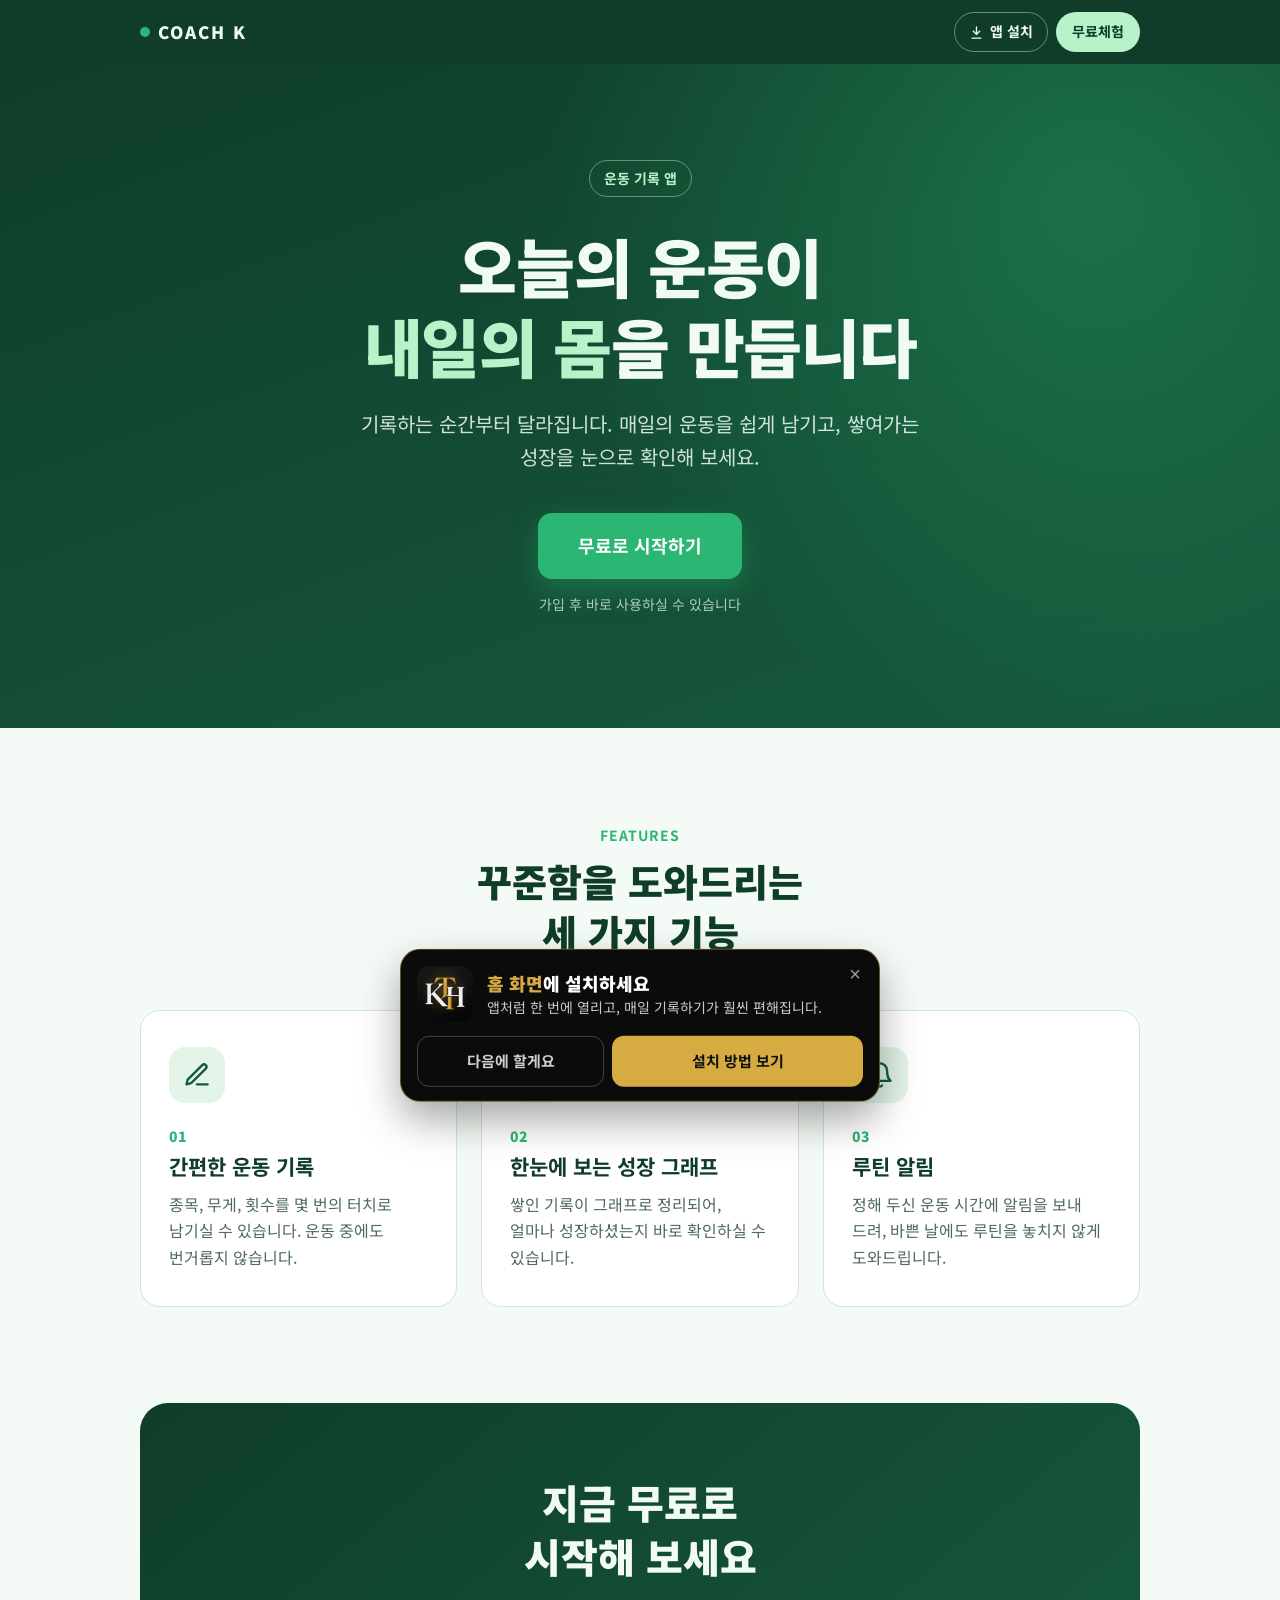
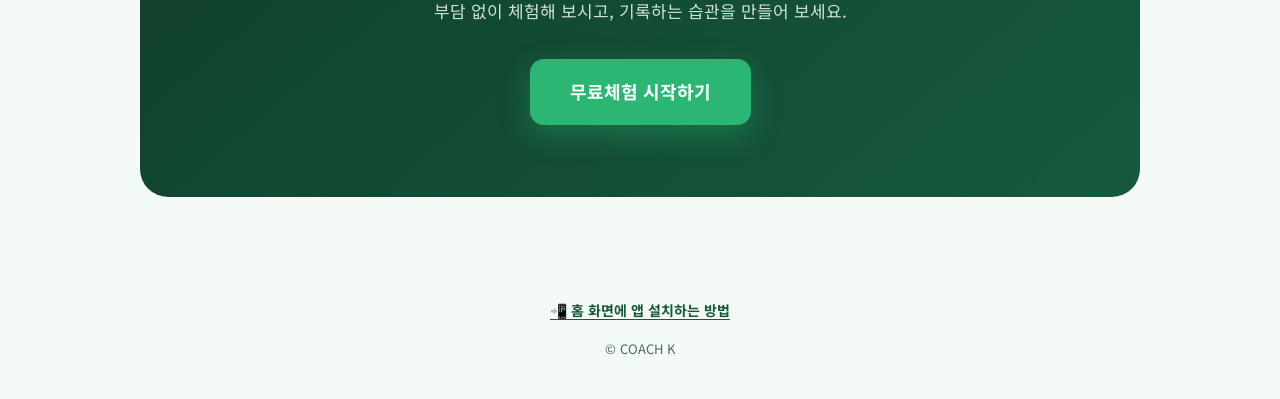
==== index.html @ 0999c831 "COACH K 운동 기록 앱 (홈 화면 설치) 첫 공개 Co-Authored-By: Claude Opus 5.5 <noreply@anthropic.com>" ====
<!DOCTYPE html>
<html lang="ko">
<head>
<meta charset="UTF-8">
<meta name="viewport" content="width=device-width, initial-scale=1.0, viewport-fit=cover">
<title>COACH K 운동 기록 앱</title>
<meta name="description" content="매일의 운동을 쉽게 남기고, 쌓여가는 성장을 눈으로 확인하는 COACH K 운동 기록 앱">

<!-- 홈 화면 앱 설정 (안드로이드·공통) -->
<link rel="manifest" href="manifest.webmanifest">
<meta name="theme-color" content="#0F3D2A">
<meta name="mobile-web-app-capable" content="yes">
<meta name="application-name" content="코치K 기록">
<!-- 홈 화면 앱 설정 (아이폰) -->
<meta name="apple-mobile-web-app-capable" content="yes">
<meta name="apple-mobile-web-app-title" content="코치K 기록">
<meta name="apple-mobile-web-app-status-bar-style" content="black-translucent">
<link rel="apple-touch-icon" href="icons/apple-touch-icon.png">
<link rel="icon" type="image/png" sizes="32x32" href="icons/favicon-32.png">

<link rel="preconnect" href="https://fonts.googleapis.com">
<link rel="preconnect" href="https://fonts.gstatic.com" crossorigin>
<link href="https://fonts.googleapis.com/css2?family=Noto+Sans+KR:wght@400;500;700;900&display=swap" rel="stylesheet">
<style>
  /* 초록 테마 색상 — 여기 값만 바꾸면 전체 색이 바뀝니다 */
  :root {
    --bg: #F4FAF5;          /* 기본 배경 (아주 연한 초록) */
    --surface: #FFFFFF;     /* 카드 배경 */
    --deep: #0F3D2A;        /* 진한 초록 (히어로·글자) */
    --deep-2: #165A3D;      /* 진한 초록 2 */
    --accent: #2BB673;      /* 대표 초록 (버튼) */
    --accent-hover: #229A60;
    --lime: #B8F2C9;        /* 밝은 초록 포인트 */
    --soft: #E3F4E8;        /* 아이콘 배경 */
    --line: #CFE6D6;        /* 테두리 */
    --text: #12291E;        /* 본문 글자 */
    --muted: #4E6B5C;       /* 보조 글자 */
    --on-deep: #F1FBF4;     /* 진한 초록 위 글자 */
    --gold: #D6AC42;        /* 설치 안내 강조 (브랜드 금색) */
  }

  * { box-sizing: border-box; margin: 0; padding: 0; }

  body {
    font-family: 'Noto Sans KR', -apple-system, BlinkMacSystemFont, sans-serif;
    background: var(--bg);
    color: var(--text);
    line-height: 1.65;
    word-break: keep-all;
    overflow-wrap: break-word;
    -webkit-font-smoothing: antialiased;
  }

  .wrap { max-width: 1040px; margin: 0 auto; padding: 0 20px; }

  /* 상단 바 */
  header { background: var(--deep); padding-top: env(safe-area-inset-top, 0px); }
  header .wrap {
    display: flex; align-items: center; justify-content: space-between; gap: 10px;
    height: 64px;
  }
  .brand {
    color: var(--on-deep); font-weight: 900; letter-spacing: 0.12em; font-size: 17px;
    display: flex; align-items: center; gap: 8px; white-space: nowrap;
  }
  .brand-dot { width: 10px; height: 10px; border-radius: 50%; background: var(--accent); }
  .nav { display: flex; align-items: center; gap: 8px; }
  .nav-cta {
    color: var(--deep); background: var(--lime); text-decoration: none;
    font-weight: 700; font-size: 14px; padding: 8px 16px; border-radius: 999px;
    white-space: nowrap;
  }
  .nav-install {
    font: inherit; font-weight: 700; font-size: 14px; cursor: pointer;
    color: var(--on-deep); background: transparent;
    border: 1px solid rgba(241,251,244,0.4); padding: 7px 14px; border-radius: 999px;
    white-space: nowrap; display: inline-flex; align-items: center; gap: 6px;
  }
  .nav-install svg { width: 15px; height: 15px; stroke: currentColor; fill: none; stroke-width: 2.2; stroke-linecap: round; stroke-linejoin: round; }

  /* ① 큰 제목 */
  .hero {
    background:
      radial-gradient(circle at 85% 20%, rgba(43,182,115,0.35), transparent 45%),
      linear-gradient(160deg, var(--deep) 0%, var(--deep-2) 100%);
    color: var(--on-deep);
    padding: 96px 0 112px;
    text-align: center;
  }
  .eyebrow {
    display: inline-block; font-size: 14px; font-weight: 700;
    color: var(--lime); border: 1px solid rgba(184,242,201,0.45);
    padding: 6px 14px; border-radius: 999px; margin-bottom: 28px;
  }
  .hero h1 {
    font-size: clamp(34px, 7vw, 64px);
    font-weight: 900; line-height: 1.25; letter-spacing: -0.02em;
    margin-bottom: 22px;
  }
  .hero h1 em { font-style: normal; color: var(--lime); }
  .hero p.sub {
    font-size: clamp(16px, 2.4vw, 20px);
    color: rgba(241,251,244,0.85);
    max-width: 560px; margin: 0 auto 40px;
  }

  .btn {
    display: inline-block; background: var(--accent); color: #FFFFFF;
    font-size: 18px; font-weight: 700; text-decoration: none;
    padding: 18px 40px; border-radius: 14px;
    box-shadow: 0 10px 28px rgba(43,182,115,0.35);
    transition: background .2s, transform .2s;
  }
  .btn:hover { background: var(--accent-hover); transform: translateY(-2px); }
  .btn-note { display: block; margin-top: 14px; font-size: 14px; color: rgba(241,251,244,0.7); }

  /* ② 기능 3개 */
  .features { padding: 96px 0; }
  .section-head { text-align: center; margin-bottom: 52px; }
  .section-head .label {
    color: var(--accent); font-weight: 700; font-size: 14px; letter-spacing: 0.08em;
  }
  .section-head h2 {
    font-size: clamp(26px, 4.5vw, 38px); font-weight: 900;
    color: var(--deep); margin-top: 8px; line-height: 1.35;
  }
  .grid {
    display: grid; grid-template-columns: repeat(3, 1fr); gap: 24px;
  }
  .card {
    background: var(--surface); border: 1px solid var(--line);
    border-radius: 20px; padding: 36px 28px;
  }
  .icon {
    width: 56px; height: 56px; border-radius: 16px; background: var(--soft);
    display: flex; align-items: center; justify-content: center; margin-bottom: 22px;
  }
  .icon svg { width: 28px; height: 28px; stroke: var(--deep-2); fill: none; stroke-width: 2; stroke-linecap: round; stroke-linejoin: round; }
  .card .num { color: var(--accent); font-weight: 900; font-size: 14px; }
  .card h3 { font-size: 21px; font-weight: 700; color: var(--deep); margin: 4px 0 10px; line-height: 1.4; }
  .card p { color: var(--muted); font-size: 16px; }

  /* ③ 무료체험 */
  .cta { padding: 0 0 96px; }
  .cta-box {
    background: linear-gradient(140deg, var(--deep) 0%, var(--deep-2) 100%);
    color: var(--on-deep); border-radius: 28px;
    text-align: center; padding: 72px 28px;
  }
  .cta-box h2 { font-size: clamp(26px, 4.5vw, 40px); font-weight: 900; line-height: 1.35; margin-bottom: 14px; }
  .cta-box p { color: rgba(241,251,244,0.85); font-size: 17px; margin-bottom: 34px; }

  footer { text-align: center; color: var(--muted); font-size: 13px; padding: 0 20px calc(40px + env(safe-area-inset-bottom, 0px)); }
  .foot-install {
    font: inherit; font-size: 14px; font-weight: 700; color: var(--deep-2);
    background: none; border: 0; text-decoration: underline; text-underline-offset: 3px;
    cursor: pointer; margin-bottom: 10px; padding: 6px;
  }

  /* 휴대폰 */
  @media (max-width: 760px) {
    .grid { grid-template-columns: 1fr; }
    .hero { padding: 72px 0 84px; }
    .features { padding: 72px 0; }
    .card { padding: 28px 24px; }
    .btn { width: 100%; max-width: 360px; padding: 18px 20px; }
  }
  @media (max-width: 345px) {
    .brand { font-size: 15px; letter-spacing: 0.08em; }
    .nav-install .txt { display: none; }
    .nav-install { padding: 7px 10px; }
  }

  /* 이미 홈 화면 앱으로 열었으면 설치 버튼 숨김 */
  html.is-app .nav-install, html.is-app .foot-install { display: none; }

  /* ───────── 처음 방문 시 뜨는 설치 안내 ───────── */
  .install-bar {
    position: fixed; left: 12px; right: 12px; z-index: 50;
    bottom: calc(12px + env(safe-area-inset-bottom, 0px));
    max-width: 480px; margin: 0 auto;
    background: #0B0B0B; color: #FFF; border: 1px solid rgba(214,172,66,0.45);
    border-radius: 20px; padding: 16px 16px 14px;
    box-shadow: 0 18px 40px rgba(0,0,0,0.35);
    transform: translateY(140%); transition: transform .45s cubic-bezier(.2,.9,.3,1);
  }
  .install-bar.show { transform: translateY(0); }
  .install-bar .row { display: flex; gap: 14px; align-items: center; }
  .install-bar img { width: 56px; height: 56px; border-radius: 13px; flex: none; }
  .install-bar h2 { font-size: 18px; font-weight: 900; line-height: 1.35; }
  .install-bar h2 em { font-style: normal; color: var(--gold); }
  .install-bar p { font-size: 14px; color: rgba(255,255,255,0.78); line-height: 1.5; margin-top: 2px; }
  .install-bar .actions { display: flex; gap: 8px; margin-top: 14px; }
  .ib-primary, .ib-later {
    font: inherit; font-weight: 700; font-size: 15px; cursor: pointer; border-radius: 12px;
    padding: 12px 10px; white-space: nowrap; text-align: center; text-decoration: none;
  }
  .ib-primary { flex: 1.4; background: var(--gold); color: #111; border: 0; }
  .ib-later { flex: 1; background: transparent; color: rgba(255,255,255,0.8); border: 1px solid rgba(255,255,255,0.22); }
  .ib-close {
    position: absolute; top: 8px; right: 8px; width: 32px; height: 32px; border: 0; border-radius: 50%;
    background: transparent; color: rgba(255,255,255,0.6); font-size: 20px; line-height: 1; cursor: pointer;
  }

  /* ───────── 설치 방법 안내 창 ───────── */
  .guide {
    position: fixed; inset: 0; z-index: 60; display: none;
    background: rgba(5,12,8,0.6); backdrop-filter: blur(3px); -webkit-backdrop-filter: blur(3px);
    align-items: flex-end; justify-content: center;
  }
  .guide.open { display: flex; }
  .sheet {
    background: #FFF; width: 100%; max-width: 560px; max-height: 92vh; max-height: 92dvh;
    border-radius: 24px 24px 0 0; display: flex; flex-direction: column;
    animation: up .35s cubic-bezier(.2,.9,.3,1);
  }
  @media (min-width: 640px) { .guide { align-items: center; } .sheet { border-radius: 24px; } }
  @keyframes up { from { transform: translateY(40px); opacity: 0; } to { transform: none; opacity: 1; } }

  .sheet-head { padding: 20px 20px 0; position: relative; }
  .sheet-head .app { display: flex; align-items: center; gap: 12px; padding-right: 40px; }
  .sheet-head .app img { width: 48px; height: 48px; border-radius: 12px; flex: none; }
  .sheet-head h2 { font-size: 20px; font-weight: 900; color: #111; line-height: 1.35; }
  .sheet-head .app p { font-size: 14px; color: #5B5B5B; }
  .sheet-x {
    position: absolute; top: 14px; right: 14px; width: 38px; height: 38px; border-radius: 50%;
    border: 0; background: #F1F1F1; font-size: 20px; cursor: pointer; color: #333;
  }
  .tabs { display: flex; gap: 6px; background: #F1F1F1; border-radius: 14px; padding: 5px; margin: 18px 0 4px; }
  .tab {
    flex: 1; font: inherit; font-size: 15px; font-weight: 700; color: #666; cursor: pointer;
    border: 0; background: transparent; border-radius: 10px; padding: 10px 6px; white-space: nowrap;
  }
  .tab[aria-selected="true"] { background: #0B0B0B; color: #FFF; }
  .tab[aria-selected="true"] .mine { color: var(--gold); }
  .tab .mine { font-size: 12px; margin-left: 4px; }

  .sheet-body { overflow-y: auto; padding: 8px 20px calc(20px + env(safe-area-inset-bottom, 0px)); -webkit-overflow-scrolling: touch; }
  .panel[hidden] { display: none; }
  .panel .browser { font-size: 13px; color: #6A6A6A; margin: 8px 0 12px; }
  .steps { list-style: none; display: grid; gap: 12px; }
  .step {
    display: flex; gap: 14px; align-items: center;
    border: 1px solid #ECECEC; border-radius: 18px; padding: 12px;
    background: #FAFAFA;
  }
  .step .txt { flex: 1; min-width: 0; }
  .step .no {
    display: inline-flex; align-items: center; justify-content: center;
    width: 26px; height: 26px; border-radius: 50%; background: #0B0B0B; color: var(--gold);
    font-size: 14px; font-weight: 900; margin-bottom: 6px;
  }
  .step h3 { font-size: 16px; font-weight: 700; color: #111; line-height: 1.45; }
  .step p { font-size: 14px; color: #5B5B5B; line-height: 1.5; margin-top: 4px; }
  .step b { color: #111; white-space: nowrap; }
  .kbd {
    display: inline-flex; align-items: center; justify-content: center; vertical-align: -3px;
    min-width: 22px; height: 22px; padding: 0 5px; border-radius: 6px;
    background: #FFF; border: 1px solid #D6D6D6; font-size: 13px; font-weight: 700; color: #0A63E8;
  }
  .kbd svg { width: 14px; height: 14px; stroke: currentColor; fill: none; stroke-width: 2.2; stroke-linecap: round; stroke-linejoin: round; }
  .note {
    margin-top: 14px; font-size: 13.5px; color: #5B5B5B; line-height: 1.55;
    background: #FFF8E6; border: 1px solid #F1DFAE; border-radius: 14px; padding: 12px 14px;
  }
  .note b { color: #111; }
  .done-btn {
    display: block; width: 100%; margin-top: 16px; font: inherit; font-size: 16px; font-weight: 700;
    background: #0B0B0B; color: #FFF; border: 0; border-radius: 14px; padding: 15px; cursor: pointer;
  }

  /* ── 그림: 작은 휴대폰 화면 ── */
  .phone {
    flex: none; width: 112px; height: 196px; border-radius: 20px; background: #1A1A1A; padding: 6px;
    box-shadow: 0 6px 14px rgba(0,0,0,0.12);
  }
  .scr {
    position: relative; width: 100%; height: 100%; border-radius: 15px; overflow: hidden;
    background: #FFF; font-size: 8.5px; color: #222; line-height: 1.3;
  }
  .scr .page { position: absolute; left: 0; right: 0; top: 0; bottom: 0; }
  .mock-hero { height: 58px; background: linear-gradient(160deg, #0F3D2A, #165A3D); }
  .mock-line { height: 6px; border-radius: 3px; background: #E2E8E4; margin: 7px 10px 0; }
  .mock-line.s { width: 55%; }
  .dim { position: absolute; inset: 0; background: rgba(0,0,0,0.38); }
  /* 강조 표시(금색 동그라미가 깜빡임) */
  .hit { position: relative; }
  .hit::after {
    content: ""; position: absolute; inset: -5px; border-radius: 10px;
    border: 2px solid var(--gold); box-shadow: 0 0 0 3px rgba(214,172,66,0.3);
    animation: pulse 1.6s ease-in-out infinite;
  }
  .hit.round::after { border-radius: 50%; }
  @keyframes pulse { 0%,100% { opacity: 1; transform: scale(1); } 50% { opacity: .45; transform: scale(1.08); } }
  @media (prefers-reduced-motion: reduce) { .hit::after { animation: none; } .install-bar { transition: none; } .sheet { animation: none; } }
  .finger {
    position: absolute; width: 22px; height: 22px; pointer-events: none;
    filter: drop-shadow(0 1px 1px rgba(0,0,0,0.3));
  }

  /* 아이폰 사파리 아래 도구 막대 */
  .ios-bar {
    position: absolute; left: 0; right: 0; bottom: 0; height: 40px; background: #F6F6F6; border-top: 1px solid #E3E3E3;
    display: flex; flex-direction: column; justify-content: center; gap: 3px; padding: 0 6px 3px;
  }
  .ios-url { height: 13px; border-radius: 5px; background: #E6E6E6; display: flex; align-items: center; justify-content: center; font-size: 6.5px; color: #555; }
  .ios-icons { display: flex; justify-content: space-between; align-items: center; padding: 0 4px; color: #0A63E8; }
  .ios-icons svg, .and-top svg, .sheet-row svg { width: 11px; height: 11px; stroke: currentColor; fill: none; stroke-width: 2.2; stroke-linecap: round; stroke-linejoin: round; display: block; }
  /* 공유 메뉴 */
  .ios-sheet {
    position: absolute; left: 4px; right: 4px; bottom: 4px; background: #F2F2F2; border-radius: 11px; padding: 6px;
  }
  .ios-sheet .approw { display: flex; align-items: center; gap: 5px; padding: 2px 2px 6px; border-bottom: 1px solid #E0E0E0; margin-bottom: 4px; }
  .ios-sheet .approw img { width: 16px; height: 16px; border-radius: 4px; }
  .sheet-row {
    display: flex; justify-content: space-between; align-items: center; background: #FFF;
    padding: 5px 6px; border-radius: 6px; margin-top: 3px; white-space: nowrap; font-size: 8px;
  }
  .sheet-row.hit { font-weight: 700; }
  /* 홈 화면에 추가 창 */
  .ios-add-top { display: flex; justify-content: space-between; align-items: center; padding: 8px 7px; border-bottom: 1px solid #EEE; font-size: 8px; white-space: nowrap; }
  .ios-add-top .blue { color: #0A63E8; }
  .ios-add-top .bold { font-weight: 700; }
  .ios-add-card { display: flex; gap: 6px; align-items: center; margin: 9px 7px; background: #F5F5F5; border-radius: 8px; padding: 6px; }
  .ios-add-card img { width: 24px; height: 24px; border-radius: 6px; }
  .ios-add-card .nm { font-weight: 700; font-size: 8.5px; white-space: nowrap; }
  .ios-add-card .u { font-size: 6.5px; color: #888; white-space: nowrap; }
  .ios-toggle { display: flex; justify-content: space-between; align-items: center; margin: 0 7px; background: #F5F5F5; border-radius: 8px; padding: 6px; font-size: 7.5px; white-space: nowrap; }
  .sw { width: 18px; height: 10px; border-radius: 6px; background: #34C759; position: relative; }
  .sw::after { content: ""; position: absolute; right: 1px; top: 1px; width: 8px; height: 8px; border-radius: 50%; background: #FFF; }
  /* 홈 화면 */
  .home { position: absolute; inset: 0; background: linear-gradient(170deg, #2A3B5A, #6A4C7C 60%, #C98A6B); padding: 18px 8px 0; }
  .apps { display: grid; grid-template-columns: repeat(4, 1fr); gap: 9px 4px; justify-items: center; }
  .app-ph { width: 19px; height: 19px; border-radius: 5px; background: rgba(255,255,255,0.35); }
  .app-ours { grid-column: span 2; display: flex; flex-direction: column; align-items: center; gap: 3px; margin-top: 4px; }
  .app-ours img { width: 36px; height: 36px; border-radius: 9px; box-shadow: 0 3px 8px rgba(0,0,0,0.35); }
  .app-ours span { font-size: 8px; color: #FFF; font-weight: 700; white-space: nowrap; text-shadow: 0 1px 2px rgba(0,0,0,0.5); }

  /* 안드로이드 크롬 위쪽 주소창 */
  .and-top {
    position: absolute; left: 0; right: 0; top: 0; height: 26px; background: #FFF; border-bottom: 1px solid #E8E8E8;
    display: flex; align-items: center; gap: 4px; padding: 0 5px; color: #444;
  }
  .and-url { flex: 1; height: 15px; border-radius: 8px; background: #EFEFEF; font-size: 6.5px; color: #555; display: flex; align-items: center; padding-left: 6px; white-space: nowrap; overflow: hidden; }
  .and-dots { width: 14px; height: 16px; display: flex; align-items: center; justify-content: center; font-weight: 900; font-size: 12px; line-height: 1; }
  .and-page { position: absolute; left: 0; right: 0; top: 26px; bottom: 0; }
  .and-menu {
    position: absolute; top: 4px; right: 4px; width: 78px; background: #FFF; border-radius: 8px; padding: 4px 0;
    box-shadow: 0 6px 18px rgba(0,0,0,0.28);
  }
  .and-menu div { padding: 4px 8px; font-size: 7.5px; white-space: nowrap; }
  .and-menu .hit { font-weight: 700; margin: 2px 4px; padding: 4px; }
  .and-dialog {
    position: absolute; left: 7px; right: 7px; top: 50%; transform: translateY(-50%);
    background: #FFF; border-radius: 12px; padding: 9px 8px 8px;
  }
  .and-dialog .t { font-weight: 700; font-size: 9px; margin-bottom: 7px; }
  .and-dialog .who { display: flex; align-items: center; gap: 6px; }
  .and-dialog .who img { width: 24px; height: 24px; border-radius: 50%; }
  .and-dialog .who b { font-size: 8.5px; display: block; white-space: nowrap; }
  .and-dialog .who span { font-size: 6.5px; color: #888; white-space: nowrap; }
  .and-btns { display: flex; justify-content: flex-end; gap: 9px; margin-top: 9px; font-size: 8px; font-weight: 700; color: #1A73E8; }
  .and-btns .hit { background: #1A73E8; color: #FFF; padding: 3px 8px; border-radius: 10px; }

  @media (max-width: 360px) {
    .phone { width: 100px; height: 178px; }
    .step { gap: 10px; padding: 10px; }
  }
</style>
</head>
<body>

<header>
  <div class="wrap">
    <div class="brand"><span class="brand-dot"></span>COACH K</div>
    <div class="nav">
      <button class="nav-install" type="button" data-open-guide aria-label="홈 화면에 앱 설치">
        <svg viewBox="0 0 24 24"><path d="M12 3v12"/><path d="m7 10 5 5 5-5"/><path d="M5 21h14"/></svg><span class="txt">앱 설치</span>
      </button>
      <a class="nav-cta" href="#trial">무료체험</a>
    </div>
  </div>
</header>

<!-- ① 큰 제목 -->
<section class="hero">
  <div class="wrap">
    <span class="eyebrow">운동 기록 앱</span>
    <h1>오늘의 운동이<br><em>내일의 몸</em>을 만듭니다</h1>
    <p class="sub">기록하는 순간부터 달라집니다. 매일의 운동을 쉽게 남기고, 쌓여가는 성장을 눈으로 확인해 보세요.</p>
    <a class="btn" href="#trial">무료로 시작하기</a>
    <span class="btn-note">가입 후 바로 사용하실 수 있습니다</span>
  </div>
</section>

<!-- ② 기능 3개 -->
<section class="features">
  <div class="wrap">
    <div class="section-head">
      <div class="label">FEATURES</div>
      <h2>꾸준함을 도와드리는<br>세 가지 기능</h2>
    </div>
    <div class="grid">
      <div class="card">
        <div class="icon">
          <svg viewBox="0 0 24 24"><path d="M12 20h9"/><path d="M16.5 3.5a2.1 2.1 0 0 1 3 3L7 19l-4 1 1-4Z"/></svg>
        </div>
        <div class="num">01</div>
        <h3>간편한 운동 기록</h3>
        <p>종목, 무게, 횟수를 몇 번의 터치로 남기실 수 있습니다. 운동 중에도 번거롭지 않습니다.</p>
      </div>
      <div class="card">
        <div class="icon">
          <svg viewBox="0 0 24 24"><path d="M3 3v18h18"/><path d="m7 15 4-4 3 3 6-6"/></svg>
        </div>
        <div class="num">02</div>
        <h3>한눈에 보는 성장 그래프</h3>
        <p>쌓인 기록이 그래프로 정리되어, 얼마나 성장하셨는지 바로 확인하실 수 있습니다.</p>
      </div>
      <div class="card">
        <div class="icon">
          <svg viewBox="0 0 24 24"><path d="M6 8a6 6 0 0 1 12 0c0 7 3 9 3 9H3s3-2 3-9"/><path d="M10.3 21a1.94 1.94 0 0 0 3.4 0"/></svg>
        </div>
        <div class="num">03</div>
        <h3>루틴 알림</h3>
        <p>정해 두신 운동 시간에 알림을 보내 드려, 바쁜 날에도 루틴을 놓치지 않게 도와드립니다.</p>
      </div>
    </div>
  </div>
</section>

<!-- ③ 무료체험 -->
<section class="cta" id="trial">
  <div class="wrap">
    <div class="cta-box">
      <h2>지금 무료로<br>시작해 보세요</h2>
      <p>부담 없이 체험해 보시고, 기록하는 습관을 만들어 보세요.</p>
      <a class="btn" href="#">무료체험 시작하기</a>
    </div>
  </div>
</section>

<footer>
  <button class="foot-install" type="button" data-open-guide>📲 홈 화면에 앱 설치하는 방법</button>
  <div>© COACH K</div>
</footer>


<!-- ───────── 처음 방문 시 아래에서 올라오는 설치 안내 ───────── -->
<div class="install-bar" id="installBar" role="dialog" aria-labelledby="ibTitle" aria-hidden="true">
  <button class="ib-close" type="button" data-later aria-label="닫기">×</button>
  <div class="row">
    <img src="icons/icon-192.png" alt="COACH K 앱 아이콘">
    <div>
      <h2 id="ibTitle"><em>홈 화면</em>에 설치하세요</h2>
      <p id="ibText">앱처럼 한 번에 열리고, 매일 기록하기가 훨씬 편해집니다.</p>
    </div>
  </div>
  <div class="actions">
    <button class="ib-later" type="button" data-later>다음에 할게요</button>
    <button class="ib-primary" type="button" id="ibPrimary">설치 방법 보기</button>
  </div>
</div>


<!-- ───────── 설치 방법 안내 창 (아이폰 / 안드로이드) ───────── -->
<div class="guide" id="guide" role="dialog" aria-modal="true" aria-labelledby="gTitle">
  <div class="sheet">
    <div class="sheet-head">
      <div class="app">
        <img src="icons/icon-192.png" alt="">
        <div>
          <h2 id="gTitle">홈 화면에 앱 설치하기</h2>
          <p>1분이면 끝납니다. 따라 해 보세요.</p>
        </div>
      </div>
      <button class="sheet-x" type="button" data-close-guide aria-label="닫기">×</button>
      <div class="tabs" role="tablist">
        <button class="tab" role="tab" id="tab-ios" aria-controls="panel-ios" aria-selected="true">아이폰<span class="mine" data-mine="ios"></span></button>
        <button class="tab" role="tab" id="tab-and" aria-controls="panel-and" aria-selected="false">안드로이드<span class="mine" data-mine="and"></span></button>
      </div>
    </div>

    <div class="sheet-body">
      <!-- 아이폰 -->
      <section class="panel" id="panel-ios" role="tabpanel" aria-labelledby="tab-ios">
        <p class="browser">사파리(Safari)에서 해 주세요</p>
        <ol class="steps">
          <li class="step">
            <div class="phone"><div class="scr">
              <div class="page"><div class="mock-hero"></div><div class="mock-line"></div><div class="mock-line s"></div><div class="mock-line"></div></div>
              <div class="ios-bar">
                <div class="ios-url">coachk 운동 기록</div>
                <div class="ios-icons">
                  <svg viewBox="0 0 24 24"><path d="m15 18-6-6 6-6"/></svg>
                  <svg viewBox="0 0 24 24" style="opacity:.35"><path d="m9 18 6-6-6-6"/></svg>
                  <span class="hit round"><svg viewBox="0 0 24 24"><path d="M12 3v12"/><path d="m8 7 4-4 4 4"/><path d="M5 11v9h14v-9"/></svg></span>
                  <svg viewBox="0 0 24 24"><path d="M4 5h11a3 3 0 0 1 3 3v11H7a3 3 0 0 1-3-3Z"/></svg>
                  <svg viewBox="0 0 24 24"><rect x="4" y="4" width="12" height="12" rx="2"/><path d="M8 20h10a2 2 0 0 0 2-2V8"/></svg>
                </div>
              </div>
            </div></div>
            <div class="txt">
              <span class="no">1</span>
              <h3>화면 아래 <span class="kbd"><svg viewBox="0 0 24 24"><path d="M12 3v12"/><path d="m8 7 4-4 4 4"/><path d="M5 11v9h14v-9"/></svg></span> 공유 버튼을 누르세요</h3>
              <p>공유 버튼이 안 보이면 오른쪽 아래 <span class="kbd">···</span> 를 누른 뒤 <b>공유</b>를 눌러 주세요.</p>
            </div>
          </li>
          <li class="step">
            <div class="phone"><div class="scr">
              <div class="page"><div class="mock-hero"></div><div class="mock-line"></div></div>
              <div class="dim"></div>
              <div class="ios-sheet">
                <div class="approw"><img src="icons/icon-192.png" alt=""><span>COACH K 운동 기록</span></div>
                <div class="sheet-row"><span>복사</span><svg viewBox="0 0 24 24"><rect x="8" y="8" width="12" height="12" rx="2"/><path d="M4 16V4h12"/></svg></div>
                <div class="sheet-row"><span>읽기 목록에 추가</span><svg viewBox="0 0 24 24"><circle cx="12" cy="12" r="8"/></svg></div>
                <div class="sheet-row hit"><span>홈 화면에 추가</span><svg viewBox="0 0 24 24"><rect x="4" y="4" width="16" height="16" rx="3"/><path d="M12 8v8M8 12h8"/></svg></div>
                <div class="sheet-row"><span>책갈피 추가</span><svg viewBox="0 0 24 24"><path d="M4 5h11a3 3 0 0 1 3 3v11H7a3 3 0 0 1-3-3Z"/></svg></div>
              </div>
            </div></div>
            <div class="txt">
              <span class="no">2</span>
              <h3>메뉴를 위로 올려 <b>‘홈 화면에 추가’</b>를 누르세요</h3>
              <p>안 보이면 메뉴를 끝까지 내려 보세요.</p>
            </div>
          </li>
          <li class="step">
            <div class="phone"><div class="scr">
              <div class="ios-add-top"><span class="blue">취소</span><span class="bold">홈 화면에 추가</span><span class="blue bold hit">추가</span></div>
              <div class="ios-add-card"><img src="icons/icon-192.png" alt=""><div><div class="nm">코치K 기록</div><div class="u">coachk 운동 기록</div></div></div>
              <div class="ios-toggle"><span>웹 앱으로 열기</span><span class="sw"></span></div>
            </div></div>
            <div class="txt">
              <span class="no">3</span>
              <h3>오른쪽 위 <b>‘추가’</b>를 누르세요</h3>
              <p>‘웹 앱으로 열기’가 보이면 켜진 상태 그대로 두세요.</p>
            </div>
          </li>
          <li class="step">
            <div class="phone"><div class="scr">
              <div class="home">
                <div class="apps">
                  <i class="app-ph"></i><i class="app-ph"></i><i class="app-ph"></i><i class="app-ph"></i>
                  <i class="app-ph"></i><i class="app-ph"></i><i class="app-ph"></i><i class="app-ph"></i>
                  <div class="app-ours"><img class="hit" src="icons/icon-192.png" alt=""><span>코치K 기록</span></div>
                </div>
              </div>
            </div></div>
            <div class="txt">
              <span class="no">✓</span>
              <h3>홈 화면에 <b>코치K 기록</b> 아이콘이 생깁니다</h3>
              <p>이제 앱처럼 아이콘을 눌러 바로 여시면 됩니다.</p>
            </div>
          </li>
        </ol>
        <p class="note"><b>카카오톡·인스타그램 안에서 여셨나요?</b><br>그 안에서는 설치가 안 됩니다. 오른쪽 아래(또는 위) 메뉴에서 <b>‘Safari로 열기’</b>를 누른 뒤 따라 해 주세요.</p>
      </section>

      <!-- 안드로이드 -->
      <section class="panel" id="panel-and" role="tabpanel" aria-labelledby="tab-and" hidden>
        <p class="browser">크롬(Chrome)에서 해 주세요</p>
        <ol class="steps">
          <li class="step">
            <div class="phone"><div class="scr">
              <div class="and-top">
                <svg viewBox="0 0 24 24"><path d="M3 11 12 4l9 7"/><path d="M5 10v10h14V10"/></svg>
                <div class="and-url">coachk 운동 기록</div>
                <span class="and-dots hit round">⋮</span>
              </div>
              <div class="and-page"><div class="mock-hero"></div><div class="mock-line"></div><div class="mock-line s"></div><div class="mock-line"></div></div>
            </div></div>
            <div class="txt">
              <span class="no">1</span>
              <h3>오른쪽 위 <span class="kbd">⋮</span> 버튼을 누르세요</h3>
              <p>점 3개가 세로로 있는 버튼입니다.</p>
            </div>
          </li>
          <li class="step">
            <div class="phone"><div class="scr">
              <div class="and-top"><svg viewBox="0 0 24 24"><path d="M3 11 12 4l9 7"/><path d="M5 10v10h14V10"/></svg><div class="and-url">coachk 운동 기록</div><span class="and-dots">⋮</span></div>
              <div class="and-page"><div class="mock-hero"></div><div class="mock-line"></div></div>
              <div class="dim" style="background:rgba(0,0,0,.18)"></div>
              <div class="and-menu">
                <div>새 탭</div>
                <div>방문 기록</div>
                <div>북마크</div>
                <div class="hit">홈 화면에 추가</div>
                <div>설정</div>
              </div>
            </div></div>
            <div class="txt">
              <span class="no">2</span>
              <h3><b>‘홈 화면에 추가’</b> 또는 <b>‘앱 설치’</b>를 누르세요</h3>
              <p>휴대폰마다 이름이 조금 다를 수 있습니다.</p>
            </div>
          </li>
          <li class="step">
            <div class="phone"><div class="scr">
              <div class="and-page" style="top:0"><div class="mock-hero"></div><div class="mock-line"></div></div>
              <div class="dim"></div>
              <div class="and-dialog">
                <div class="t">앱 설치</div>
                <div class="who"><img src="icons/icon-maskable-192.png" alt=""><div><b>코치K 기록</b><span>coachk 운동 기록</span></div></div>
                <div class="and-btns"><span>취소</span><span class="hit">설치</span></div>
              </div>
            </div></div>
            <div class="txt">
              <span class="no">3</span>
              <h3><b>‘설치’</b>를 누르면 끝!</h3>
              <p>‘홈 화면에 추가’ 창이 뜨면 <b>‘추가’</b>를 눌러 주세요.</p>
            </div>
          </li>
          <li class="step">
            <div class="phone"><div class="scr">
              <div class="home" style="background:linear-gradient(170deg,#1B2B3F,#2E5A6B 60%,#7FB09A)">
                <div class="apps">
                  <i class="app-ph" style="border-radius:50%"></i><i class="app-ph" style="border-radius:50%"></i><i class="app-ph" style="border-radius:50%"></i><i class="app-ph" style="border-radius:50%"></i>
                  <i class="app-ph" style="border-radius:50%"></i><i class="app-ph" style="border-radius:50%"></i><i class="app-ph" style="border-radius:50%"></i><i class="app-ph" style="border-radius:50%"></i>
                  <div class="app-ours"><img class="hit round" src="icons/icon-maskable-192.png" alt="" style="border-radius:50%"><span>코치K 기록</span></div>
                </div>
              </div>
            </div></div>
            <div class="txt">
              <span class="no">✓</span>
              <h3>홈 화면에 <b>코치K 기록</b> 아이콘이 생깁니다</h3>
              <p>아이콘이 안 보이면 앱 목록(서랍)도 확인해 보세요.</p>
            </div>
          </li>
        </ol>
        <p class="note"><b>삼성 인터넷을 쓰시나요?</b><br>아래쪽 <span class="kbd">≡</span> 메뉴 → <b>‘현재 페이지 추가’</b> → <b>‘홈 화면’</b>을 눌러 주세요.<br><br><b>카카오톡·인스타그램 안에서 여셨나요?</b><br>오른쪽 위 <span class="kbd">⋮</span> → <b>‘다른 브라우저로 열기’</b>를 누른 뒤 따라 해 주세요.</p>
      </section>

      <button class="done-btn" type="button" data-close-guide>확인했어요</button>
    </div>
  </div>
</div>


<script>
(function () {
  /* ───── 기본 정보 ───── */
  var HIDE_KEY = 'coachk_install_hide_until';
  var LATER_DAYS = 7;                 // '다음에 할게요'를 누르면 며칠 뒤에 다시 보여 줄지
  var ua = navigator.userAgent || '';
  var isAndroid = /Android/i.test(ua);
  var isIOS = !isAndroid && (/iPhone|iPad|iPod/i.test(ua) || (navigator.platform === 'MacIntel' && navigator.maxTouchPoints > 1));
  var isMobile = isIOS || isAndroid;
  var isKakao = /KAKAOTALK/i.test(ua);
  var isInApp = isKakao || /Instagram|FBAN|FBAV|NAVER\(inapp|Line\/|DaumApps|everytimeApp|; wv\)/i.test(ua);
  var isStandalone = (window.matchMedia && window.matchMedia('(display-mode: standalone)').matches) || window.navigator.standalone === true;
  var deferredPrompt = null;

  if (isStandalone) document.documentElement.classList.add('is-app');

  function store(get, value) {
    try {
      if (get) return localStorage.getItem(HIDE_KEY);
      localStorage.setItem(HIDE_KEY, String(value));
    } catch (e) { return null; }
  }

  /* ───── 서비스 워커 등록 (홈 화면 설치에 필요) ───── */
  if ('serviceWorker' in navigator && (location.protocol === 'https:' || location.hostname === 'localhost' || location.hostname === '127.0.0.1')) {
    window.addEventListener('load', function () { navigator.serviceWorker.register('sw.js').catch(function () {}); });
  }

  /* ───── 설치 방법 안내 창 ───── */
  var guide = document.getElementById('guide');
  var tabs = { ios: document.getElementById('tab-ios'), and: document.getElementById('tab-and') };
  var panels = { ios: document.getElementById('panel-ios'), and: document.getElementById('panel-and') };
  var lastFocus = null;

  function selectTab(which) {
    ['ios', 'and'].forEach(function (k) {
      tabs[k].setAttribute('aria-selected', k === which ? 'true' : 'false');
      panels[k].hidden = k !== which;
    });
  }
  tabs.ios.addEventListener('click', function () { selectTab('ios'); });
  tabs.and.addEventListener('click', function () { selectTab('and'); });
  // 지금 쓰는 폰에 '내 폰' 표시
  if (isIOS) document.querySelector('[data-mine="ios"]').textContent = '· 내 폰';
  if (isAndroid) document.querySelector('[data-mine="and"]').textContent = '· 내 폰';

  function openGuide() {
    lastFocus = document.activeElement;
    selectTab(isAndroid ? 'and' : 'ios');
    guide.classList.add('open');
    document.body.style.overflow = 'hidden';
    guide.querySelector('.sheet-body').scrollTop = 0;
    guide.querySelector('.sheet-x').focus();
  }
  function closeGuide() {
    guide.classList.remove('open');
    document.body.style.overflow = '';
    if (lastFocus && lastFocus.focus) lastFocus.focus();
  }
  document.querySelectorAll('[data-open-guide]').forEach(function (b) {
    b.addEventListener('click', function () {
      if (deferredPrompt) { runInstall(); } else { openGuide(); }
    });
  });
  document.querySelectorAll('[data-close-guide]').forEach(function (b) { b.addEventListener('click', closeGuide); });
  guide.addEventListener('click', function (e) { if (e.target === guide) closeGuide(); });
  document.addEventListener('keydown', function (e) { if (e.key === 'Escape' && guide.classList.contains('open')) closeGuide(); });

  /* ───── 처음 방문 시 뜨는 설치 안내 ───── */
  var bar = document.getElementById('installBar');
  var primary = document.getElementById('ibPrimary');
  var ibText = document.getElementById('ibText');

  function showBar() {
    bar.classList.add('show');
    bar.setAttribute('aria-hidden', 'false');
  }
  function hideBar(days) {
    bar.classList.remove('show');
    bar.setAttribute('aria-hidden', 'true');
    if (days) store(false, Date.now() + days * 86400000);
  }
  document.querySelectorAll('[data-later]').forEach(function (b) {
    b.addEventListener('click', function () { hideBar(LATER_DAYS); });
  });

  // 버튼 문구를 상황에 맞게 바꿈
  function setupPrimary() {
    if (isKakao) {
      ibText.textContent = '카카오톡 안에서는 설치가 안 됩니다. 아래 버튼으로 ' + (isIOS ? 'Safari' : 'Chrome') + '에서 열어 주세요.';
      primary.textContent = isIOS ? 'Safari로 열기' : 'Chrome으로 열기';
      primary.onclick = function () {
        location.href = 'kakaotalk://web/openExternal?url=' + encodeURIComponent(location.href);
      };
    } else if (isInApp) {
      ibText.textContent = '지금 화면에서는 설치가 안 됩니다. 메뉴에서 ‘다른 브라우저로 열기’를 눌러 주세요.';
      primary.textContent = '방법 보기';
      primary.onclick = function () { hideBar(); openGuide(); };
    } else if (deferredPrompt) {
      primary.textContent = '지금 설치하기';
      primary.onclick = runInstall;
    } else {
      primary.textContent = '설치 방법 보기';
      primary.onclick = function () { hideBar(); openGuide(); };
    }
  }

  // 안드로이드 크롬: 버튼 한 번으로 바로 설치 창 띄우기
  window.addEventListener('beforeinstallprompt', function (e) {
    e.preventDefault();
    deferredPrompt = e;
    setupPrimary();
  });
  function runInstall() {
    if (!deferredPrompt) { openGuide(); return; }
    var p = deferredPrompt;
    deferredPrompt = null;
    p.prompt();
    p.userChoice.then(function (r) {
      hideBar(r && r.outcome === 'accepted' ? 3650 : LATER_DAYS);
      setupPrimary();
    }).catch(function () { setupPrimary(); });
  }
  window.addEventListener('appinstalled', function () {
    hideBar(3650);
    document.documentElement.classList.add('is-app');
  });

  setupPrimary();

  // 폰으로, 아직 설치 안 한 사람에게만, 숨김 기간이 아닐 때 1.5초 뒤 표시
  var hideUntil = Number(store(true) || 0);
  if (isMobile && !isStandalone && Date.now() > hideUntil) {
    setTimeout(showBar, 1500);
  }
})();
</script>
</body>
</html>
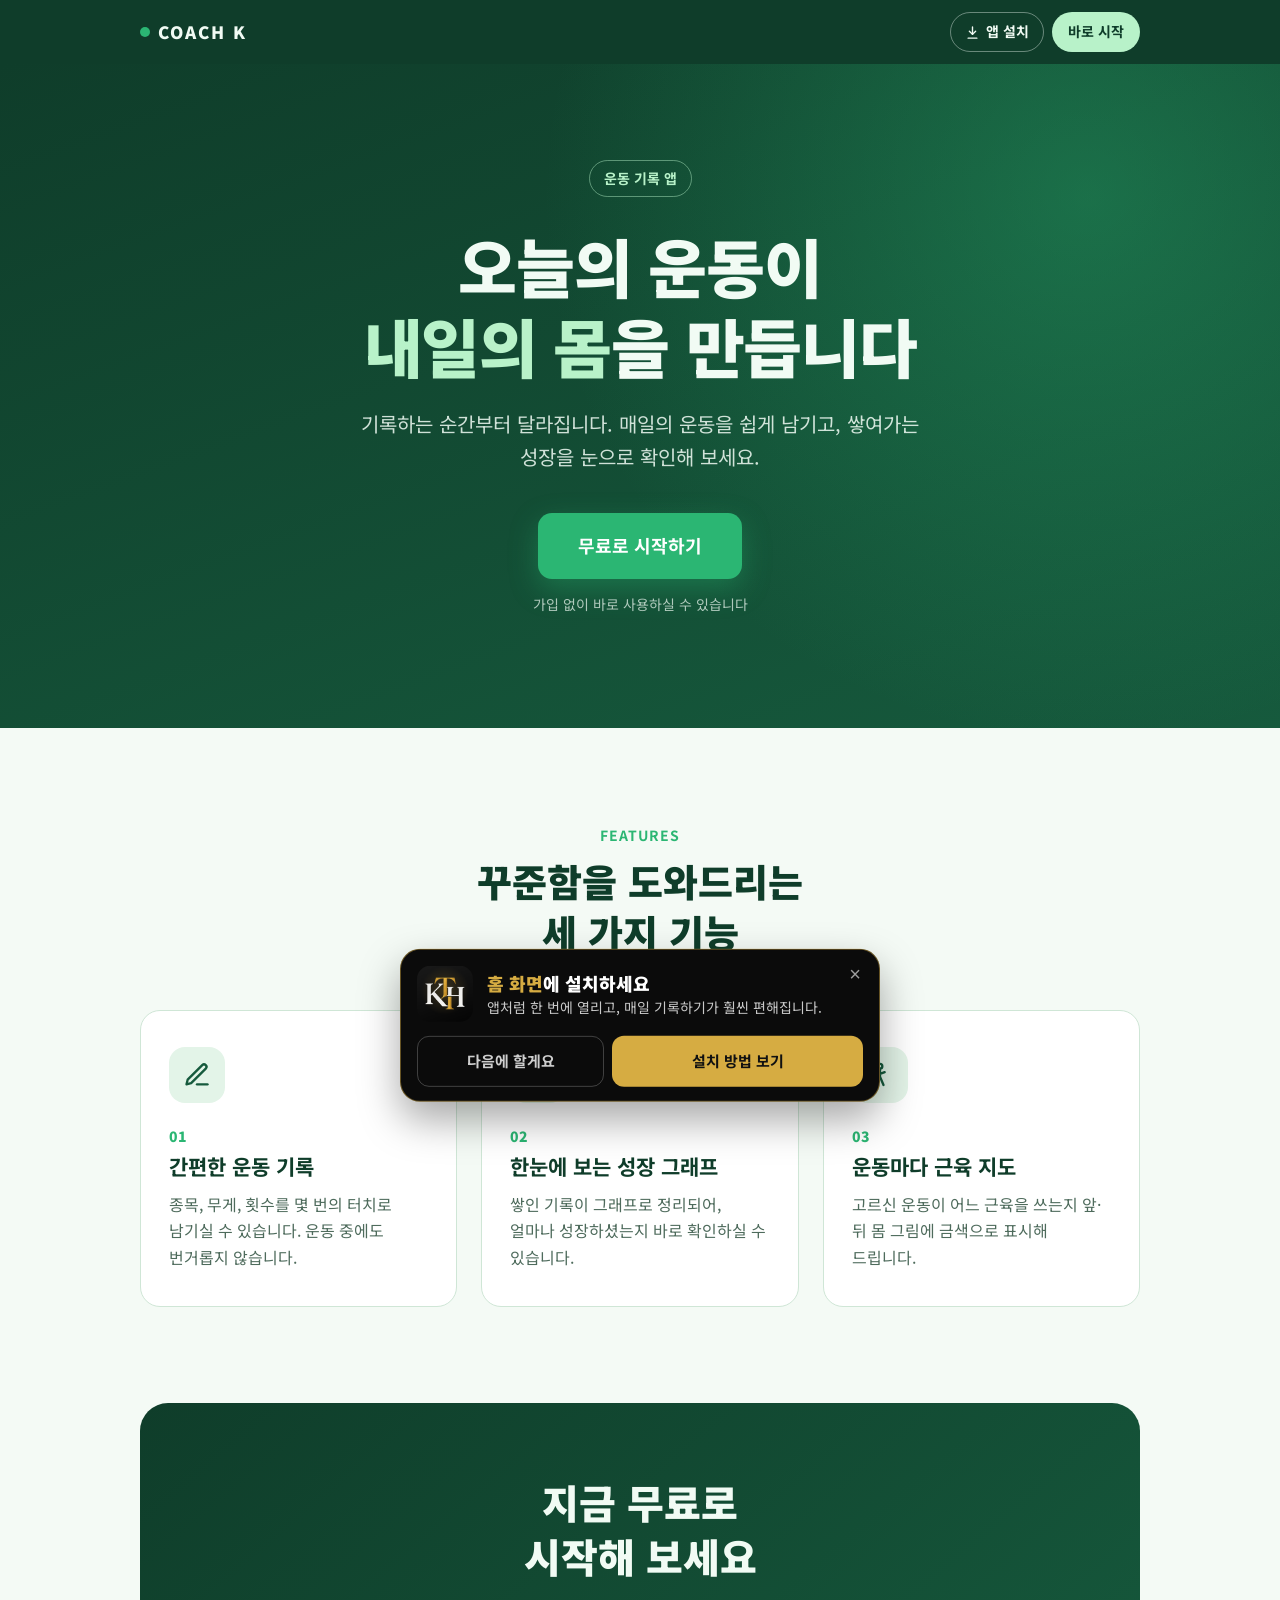
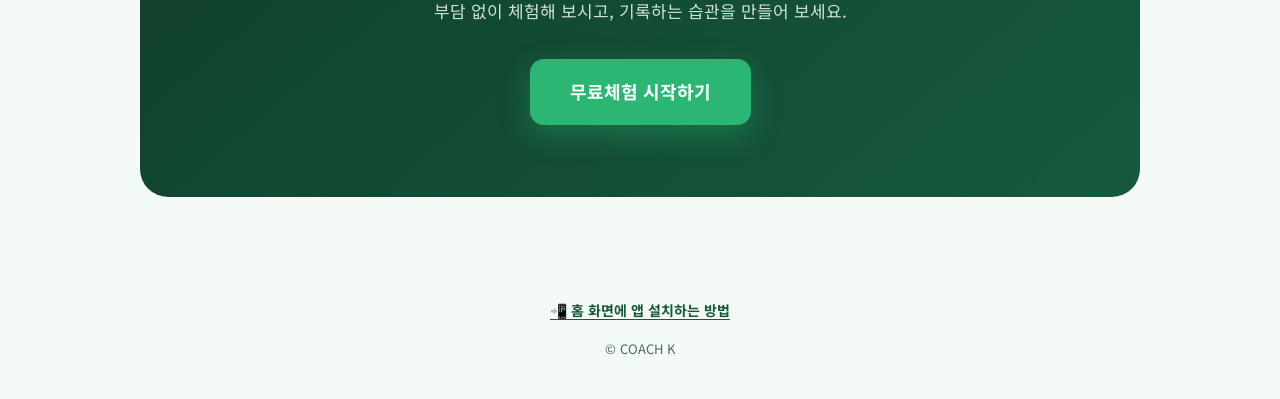
==== commit c03e0dde: "개인 운동 기록 기능과 운동별 근육 지도 추가 - 오늘 운동 기록(세트별 무게·횟수, 휴식 타이머, 지난 기록 표시) - 운동 67개에 앞·뒤 근육 지도 연결, 직접 운동 만들기 " ====
--- a/index.html
+++ b/index.html
@@ -7,6 +7,13 @@
 <meta name="description" content="매일의 운동을 쉽게 남기고, 쌓여가는 성장을 눈으로 확인하는 COACH K 운동 기록 앱">
 
 <!-- 홈 화면 앱 설정 (안드로이드·공통) -->
+<script>
+  /* 홈 화면 아이콘으로 열면 소개 페이지를 건너뛰고 바로 기록 화면으로 */
+  (function () {
+    var app = (window.matchMedia && window.matchMedia('(display-mode: standalone)').matches) || window.navigator.standalone === true;
+    if (app && location.search.indexOf('stay=1') < 0) location.replace('app.html');
+  })();
+</script>
 <link rel="manifest" href="manifest.webmanifest">
 <meta name="theme-color" content="#0F3D2A">
 <meta name="mobile-web-app-capable" content="yes">
@@ -377,7 +384,7 @@
       <button class="nav-install" type="button" data-open-guide aria-label="홈 화면에 앱 설치">
         <svg viewBox="0 0 24 24"><path d="M12 3v12"/><path d="m7 10 5 5 5-5"/><path d="M5 21h14"/></svg><span class="txt">앱 설치</span>
       </button>
-      <a class="nav-cta" href="#trial">무료체험</a>
+      <a class="nav-cta" href="app.html">바로 시작</a>
     </div>
   </div>
 </header>
@@ -388,8 +395,8 @@
     <span class="eyebrow">운동 기록 앱</span>
     <h1>오늘의 운동이<br><em>내일의 몸</em>을 만듭니다</h1>
     <p class="sub">기록하는 순간부터 달라집니다. 매일의 운동을 쉽게 남기고, 쌓여가는 성장을 눈으로 확인해 보세요.</p>
-    <a class="btn" href="#trial">무료로 시작하기</a>
-    <span class="btn-note">가입 후 바로 사용하실 수 있습니다</span>
+    <a class="btn" href="app.html">무료로 시작하기</a>
+    <span class="btn-note">가입 없이 바로 사용하실 수 있습니다</span>
   </div>
 </section>
 
@@ -419,11 +426,11 @@
       </div>
       <div class="card">
         <div class="icon">
-          <svg viewBox="0 0 24 24"><path d="M6 8a6 6 0 0 1 12 0c0 7 3 9 3 9H3s3-2 3-9"/><path d="M10.3 21a1.94 1.94 0 0 0 3.4 0"/></svg>
+          <svg viewBox="0 0 24 24"><circle cx="12" cy="4.5" r="2"/><path d="M12 7.5v6M8 9.5l4 1.5 4-1.5M12 13.5l-3 7M12 13.5l3 7"/></svg>
         </div>
         <div class="num">03</div>
-        <h3>루틴 알림</h3>
-        <p>정해 두신 운동 시간에 알림을 보내 드려, 바쁜 날에도 루틴을 놓치지 않게 도와드립니다.</p>
+        <h3>운동마다 근육 지도</h3>
+        <p>고르신 운동이 어느 근육을 쓰는지 앞·뒤 몸 그림에 금색으로 표시해 드립니다.</p>
       </div>
     </div>
   </div>
@@ -435,7 +442,7 @@
     <div class="cta-box">
       <h2>지금 무료로<br>시작해 보세요</h2>
       <p>부담 없이 체험해 보시고, 기록하는 습관을 만들어 보세요.</p>
-      <a class="btn" href="#">무료체험 시작하기</a>
+      <a class="btn" href="app.html">무료체험 시작하기</a>
     </div>
   </div>
 </section>
@@ -767,6 +774,9 @@
   setupPrimary();
 
   // 폰으로, 아직 설치 안 한 사람에게만, 숨김 기간이 아닐 때 1.5초 뒤 표시
+  // 앱의 '설치 방법' 버튼으로 들어오면 안내 창을 바로 열기
+  if (location.hash === '#install') { openGuide(); return; }
+
   var hideUntil = Number(store(true) || 0);
   if (isMobile && !isStandalone && Date.now() > hideUntil) {
     setTimeout(showBar, 1500);
